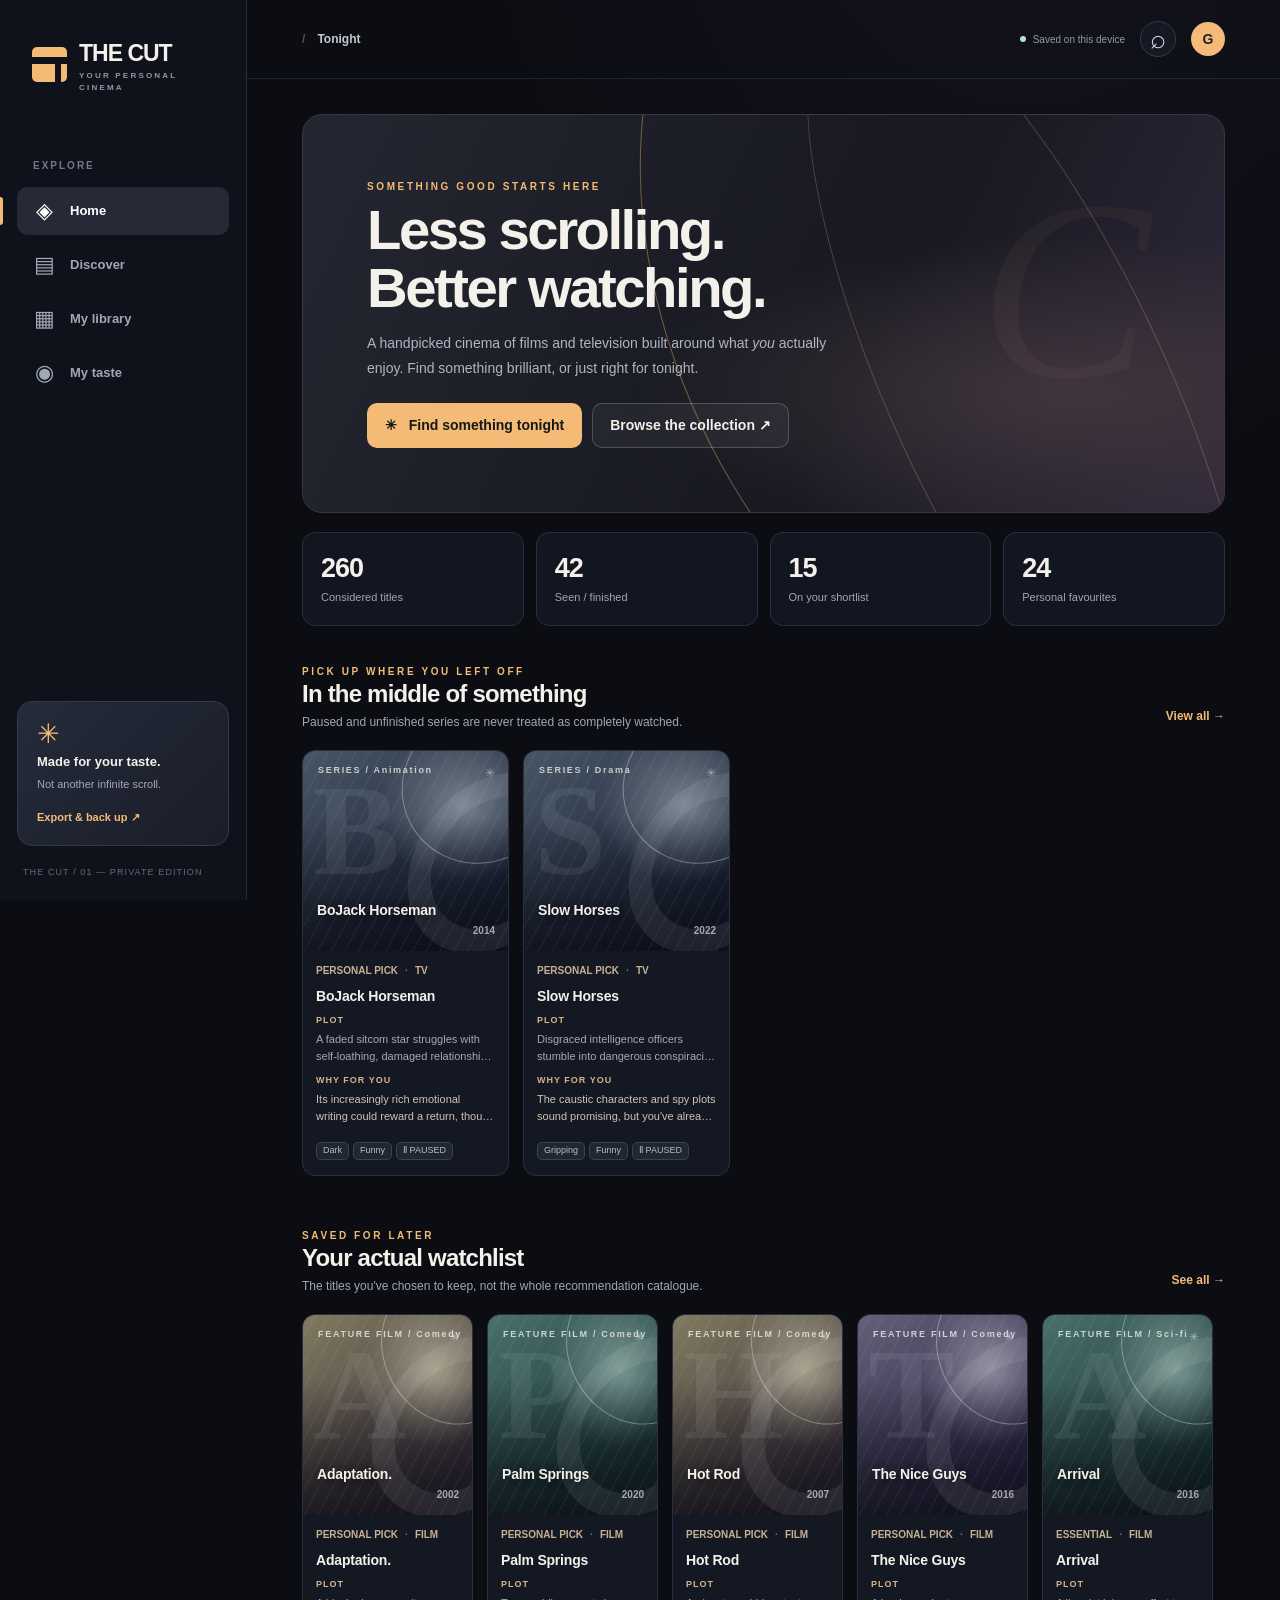
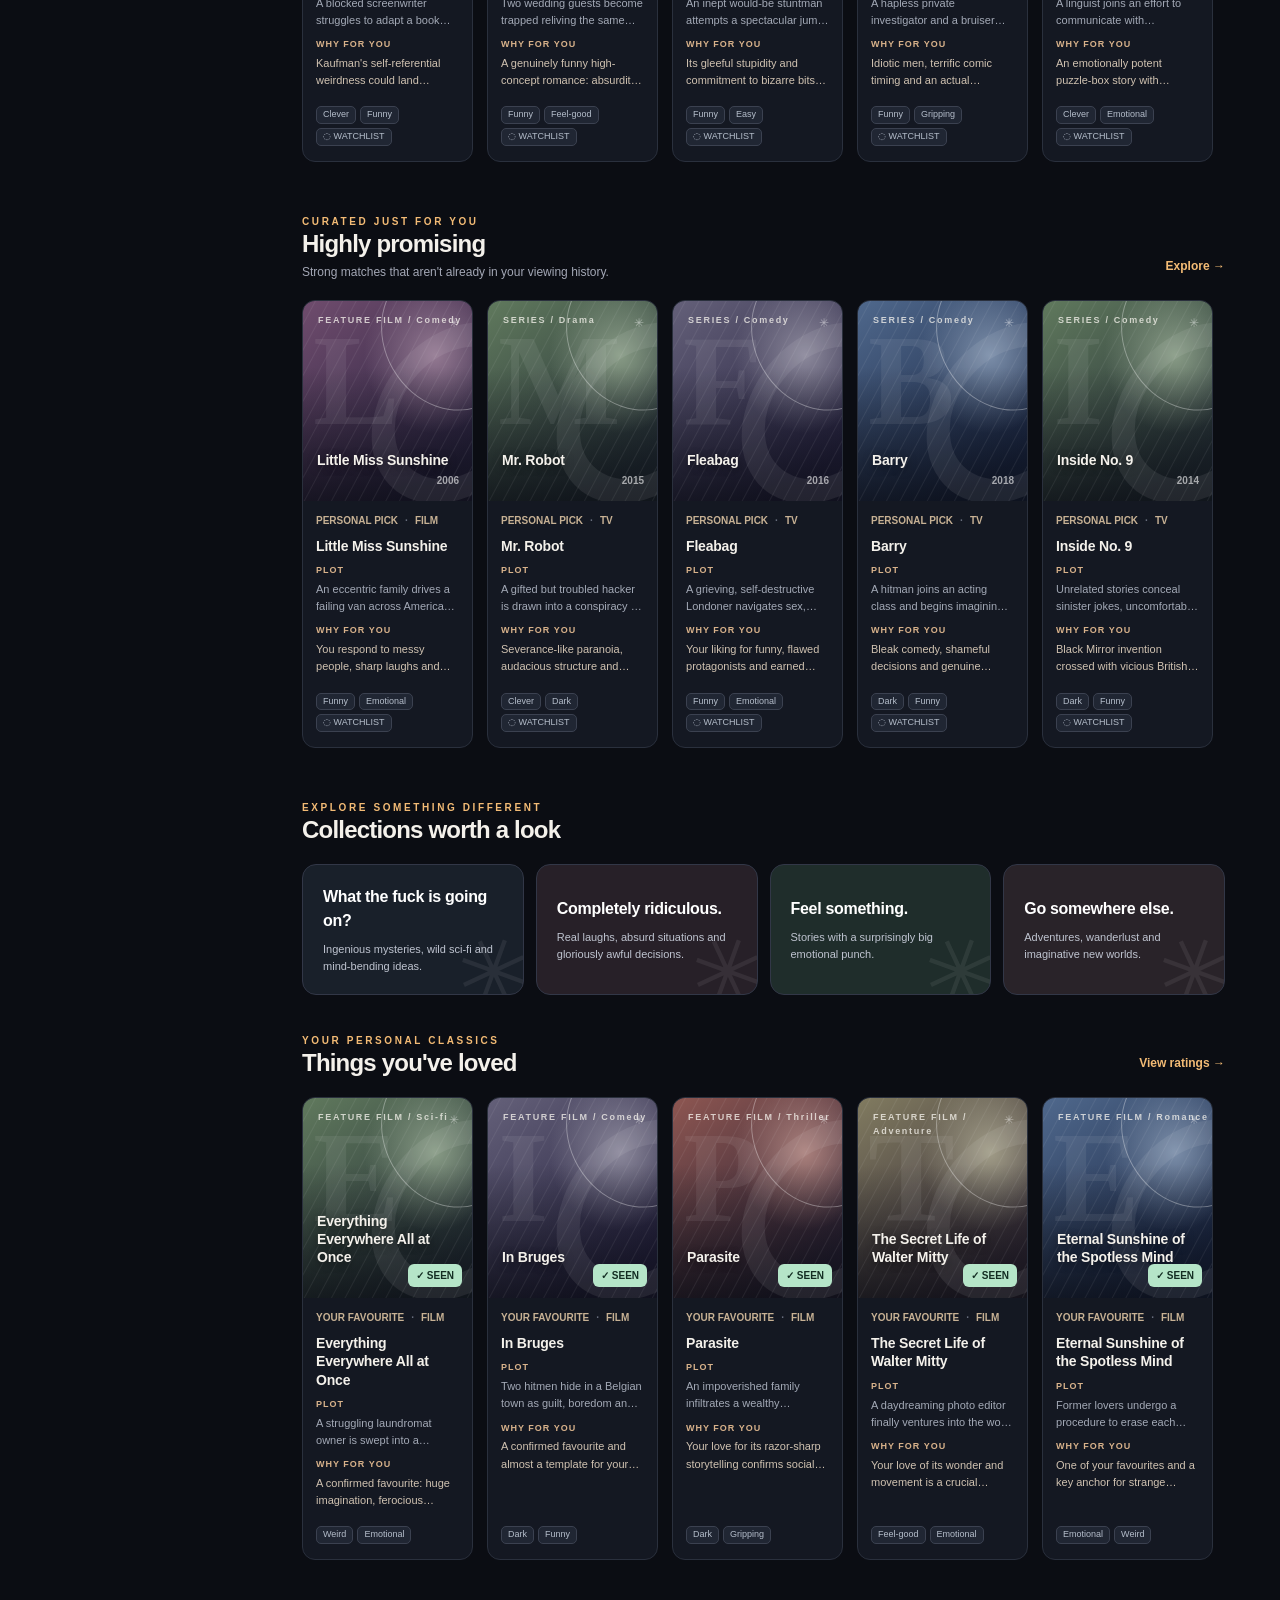
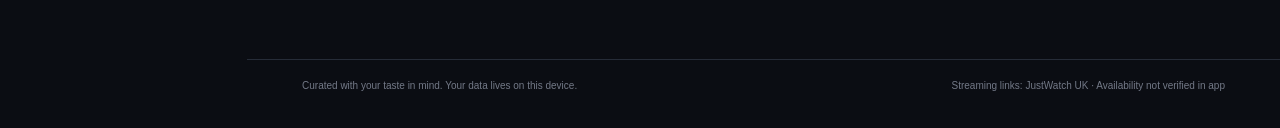
==== index.html @ bc9ef890 "Add files via upload" ====
<!doctype html>
<html lang="en-GB">
<head>
  <meta charset="utf-8">
  <meta name="viewport" content="width=device-width,initial-scale=1,viewport-fit=cover">
  <meta name="theme-color" content="#0b0d13">
  <meta name="description" content="The Cut — a personal cinema of films and television, with considered recommendations and a watchlist that learns from you.">
  <title>The Cut — Your personal watchlist</title>
  <link rel="icon" href="assets/icon.svg" type="image/svg+xml">
  <link rel="manifest" href="manifest.webmanifest">
  <link rel="stylesheet" href="styles.css">
  <script src="data.js" defer></script>
  <script src="app.js" defer></script>
</head>
<body>
  <div class="app">
    <aside class="sidebar">
      <a class="brand" href="#home" aria-label="The Cut home"><div class="brand-mark"><span class="brand-notch"></span></div><span>THE CUT<small>YOUR PERSONAL CINEMA</small></span></a>
      <div class="side-label">EXPLORE</div>
      <nav id="desktopNav" aria-label="Primary navigation">
        <button data-view="home" class="nav-item active"><span class="nav-icon">◈</span> Home</button>
        <button data-view="discover" class="nav-item"><span class="nav-icon">▤</span> Discover</button>
        <button data-view="library" class="nav-item"><span class="nav-icon">▦</span> My library</button>
        <button data-view="taste" class="nav-item"><span class="nav-icon">◉</span> My taste</button>
      </nav>
      <div class="side-spacer"></div>
      <div class="sidebar-foot">
        <div class="foot-squiggle">✳</div>
        <strong>Made for your taste.</strong>
        <span>Not another infinite scroll.</span>
        <button class="linkish" data-action="open-export">Export & back up ↗</button>
      </div>
      <div class="side-version">THE CUT / 01 — PRIVATE EDITION</div>
    </aside>
    <main class="main">
      <header class="topbar"><div class="breadcrumb"><span class="crumb-logo">THE CUT</span><span class="crumb-divider">/</span><span id="crumbLabel">Tonight</span></div><div class="top-controls"><span class="offline-tag"><span class="online-dot"></span><span id="storageLabel">Saved on this device</span></span><button class="icon-btn" data-action="open-search" aria-label="Search titles">⌕</button><button class="avatar-btn" data-view="taste" title="Taste profile">G</button></div></header>
      <div id="view" class="view" aria-live="polite"></div>
      <footer class="main-footer"><span>Curated with your taste in mind. Your data lives on this device.</span><span>Streaming links: JustWatch UK · Availability not verified in app</span></footer>
    </main>
    <nav class="mobile-nav" aria-label="Mobile navigation">
      <button data-view="home" class="active"><span>◈</span>Home</button>
      <button data-view="discover"><span>▤</span>Discover</button>
      <button data-view="library"><span>▦</span>Library</button>
      <button data-view="taste"><span>◉</span>My taste</button>
    </nav>
  </div>
  <div id="overlay" class="overlay-root"></div>
  <div id="toast" class="toast" role="status" aria-live="polite"></div>
  <input type="file" id="importFile" accept="application/json,.json" hidden>
</body>
</html>
---- styles.css ----
:root{--bg:#0b0d13;--panel:#131721;--panel2:#191e2b;--stroke:#2a3040;--stroke2:#343b4d;--text:#f4f1eb;--dim:#a3a7b5;--sub:#717989;--gold:#f3bb75;--mint:#b5e5c8;--red:#f5a1a1;--cyan:#a6dce3;--radius:16px;--font:Inter,ui-sans-serif,-apple-system,BlinkMacSystemFont,"Segoe UI",sans-serif}*{box-sizing:border-box}html{color-scheme:dark;scroll-behavior:smooth}body{margin:0;background:var(--bg);color:var(--text);font-family:var(--font);font-size:14px;line-height:1.5;-webkit-font-smoothing:antialiased}button,input,select,textarea{font:inherit}button{cursor:pointer}button:disabled{opacity:.43;cursor:not-allowed}button:focus-visible,input:focus-visible,select:focus-visible,textarea:focus-visible,a:focus-visible{outline:2px solid var(--gold);outline-offset:3px}a{color:inherit;text-decoration:none}::-webkit-scrollbar{width:8px}::-webkit-scrollbar-thumb{background:#363c49;border-radius:15px}.app{min-height:100vh;display:flex}.sidebar{width:247px;flex-shrink:0;position:sticky;top:0;height:100vh;background:#0f121a;border-right:1px solid #262c38;padding:32px 17px 21px;display:flex;flex-direction:column}.brand{display:flex;gap:12px;align-items:center;font-size:23px;font-weight:900;letter-spacing:-1px;padding:4px 15px 64px}.brand small{display:block;margin-top:-1px;font-size:8px;letter-spacing:2.2px;color:#9298a6;font-weight:700}.brand-mark{width:35px;height:35px;background:var(--gold);border-radius:5px;position:relative;flex:none}.brand-mark:before{content:"";position:absolute;top:10px;left:0;right:0;height:7px;background:#0f121a}.brand-mark:after{content:"";position:absolute;top:17px;left:23px;width:6px;bottom:0;background:#0f121a}.side-label{color:#727988;font-size:10px;font-weight:800;letter-spacing:2px;padding:0 16px 14px}.sidebar nav{display:grid;gap:6px}.nav-item{border:0;background:none;color:#a0a7b6;text-align:left;padding:13px 16px;border-radius:11px;display:flex;align-items:center;gap:15px;font-size:13px;font-weight:650;transition:.15s}.nav-icon{font-size:22px;line-height:1;width:22px;text-align:center;font-weight:300}.nav-item:hover,.nav-item.active{background:#252a36;color:white}.nav-item.active:before{content:"";position:absolute;left:0;width:3px;height:28px;background:var(--gold);border-radius:0 4px 4px 0}.side-spacer{flex:1}.sidebar-foot{background:linear-gradient(135deg,#252b39,#1a1d2a);border:1px solid #35394a;border-radius:15px;padding:19px;display:grid;gap:4px}.foot-squiggle{font-size:27px;color:var(--gold);line-height:1}.sidebar-foot strong{font-size:13px}.sidebar-foot span{font-size:11px;color:var(--dim)}.linkish{background:none;border:0;text-align:left;color:var(--gold);padding:13px 0 0;font-size:11px;font-weight:750}.side-version{font-size:9px;letter-spacing:1.1px;color:#626a79;padding:20px 6px 0}.main{min-width:0;flex:1;max-width:100%;background:radial-gradient(ellipse 55% 23% at 76% -8%,rgba(86,62,94,.13),transparent),var(--bg)}.topbar{height:79px;border-bottom:1px solid #222631;display:flex;align-items:center;justify-content:space-between;padding:0 clamp(20px,4.3vw,76px);gap:20px}.breadcrumb{display:flex;align-items:center;gap:12px;color:#c7c9d0;font-size:12px;font-weight:650}.crumb-logo{display:none}.crumb-divider{opacity:.36}.top-controls{display:flex;gap:15px;align-items:center}.offline-tag{display:flex;gap:7px;align-items:center;color:#9299a7;font-size:10px;white-space:nowrap}.online-dot{height:6px;width:6px;background:var(--mint);border-radius:50%}.icon-btn{font-size:27px;line-height:1;border:1px solid #353b48;background:#151923;color:#d1d5dc;height:36px;width:36px;border-radius:50%}.avatar-btn{background:var(--gold);border:0;border-radius:50%;height:34px;width:34px;color:#20232b;font-weight:900}.view{padding:35px clamp(20px,4.3vw,76px) 85px;max-width:1700px;margin:auto;min-height:calc(100vh - 160px);animation:fade .25s ease both}.main-footer{max-width:1700px;margin:0 auto;display:flex;justify-content:space-between;gap:10px;padding:18px clamp(20px,4.3vw,76px) 35px;border-top:1px solid #262c38;font-size:10px;color:#737987}.mobile-nav{display:none}.eyebrow{color:var(--gold);font-size:10px;letter-spacing:2.6px;font-weight:800;text-transform:uppercase}.section-top{display:flex;justify-content:space-between;gap:16px;align-items:end;margin:38px 0 19px}.section-top h2,.view h2{margin:0;font-size:24px;line-height:1.25;letter-spacing:-.8px}.section-top p,.muted{color:var(--dim)}.section-top p{margin:4px 0 0;font-size:12px}.main-title{font-size:clamp(34px,4.4vw,63px);letter-spacing:-2.5px;line-height:1.03;margin:7px 0 13px;font-weight:850}.lead{font-size:14px;max-width:620px;color:#b1b5c0;line-height:1.75}.hero{min-height:310px;padding:clamp(28px,5vw,66px);border:1px solid #3b3640;border-radius:20px;position:relative;overflow:hidden;display:flex;align-items:center;background:radial-gradient(ellipse at 84% 70%,#40353d 0%,transparent 40%),linear-gradient(115deg,#242631 0%,#171820 60%,#30293b 100%)}.hero:before{content:"";position:absolute;inset:-70% -7% -60% 40%;border:1px solid #f6bd7766;border-radius:50%;transform:rotate(-25deg)}.hero:after{content:"";position:absolute;inset:-40% 6% -80% 64%;border:1px solid #f6bd7740;border-radius:50%;transform:rotate(-25deg)}.hero > div{position:relative;z-index:1}.hero-art{position:absolute;right:8%;top:12%;font-family:Georgia,serif;font-style:italic;font-size:clamp(180px,20vw,340px);color:#f1b56c0d;line-height:1}.hero .main-title{max-width:570px}.hero .lead{max-width:490px}.hero-buttons{display:flex;gap:10px;flex-wrap:wrap;margin-top:23px}.btn{border:1px solid transparent;border-radius:10px;padding:11px 17px;display:inline-flex;align-items:center;justify-content:center;gap:8px;background:var(--gold);color:#171718;font-weight:800;min-height:42px;transition:.15s}.btn:hover:not(:disabled){transform:translateY(-1px);filter:brightness(1.08)}.btn.ghost{background:#ffffff0c;border-color:#ffffff30;color:var(--text)}.btn.subtle{background:#202632;border-color:#3a4353;color:var(--text)}.btn.danger{background:#48262c;color:#ffd3d4;border-color:#6b373e}.btn.tiny{padding:7px 11px;min-height:33px;font-size:11px}.btn.wide{width:100%}.inline-link{border:none;background:transparent;color:var(--gold);font-size:12px;font-weight:750;padding:6px 0}.inline-link:hover{text-decoration:underline}.stat-strip{display:grid;grid-template-columns:repeat(4,1fr);gap:12px;margin-top:19px}.stat{border:1px solid var(--stroke);background:#121620;border-radius:13px;padding:18px}.stat strong{display:block;font-size:27px;line-height:1.3;letter-spacing:-1px}.stat span{font-size:11px;color:var(--dim)}.cards{display:grid;grid-template-columns:repeat(auto-fill,minmax(178px,1fr));gap:15px}.media-card{min-width:0;overflow:hidden;border:1px solid #2a303d;background:#141822;border-radius:13px;cursor:pointer;transition:transform .2s,border-color .2s,box-shadow .2s;display:flex;flex-direction:column}.media-card:hover{transform:translateY(-4px);border-color:#5e6371;box-shadow:0 20px 32px #0005}.cover{--hue1:#4d527c;--hue2:#232237;--light:#f3d5ac;height:218px;position:relative;isolation:isolate;overflow:hidden;background:radial-gradient(ellipse at 78% 27%,color-mix(in srgb,var(--hue1) 75%,#fff 25%) 0%,transparent 38%),linear-gradient(145deg,var(--hue1),var(--hue2) 85%)}.cover:before{content:"";position:absolute;border:1px solid #fff5;width:76%;height:75%;border-radius:50%;top:-20%;right:-25%;transform:rotate(-30deg)}.cover:after{content:"";position:absolute;inset:0;background:repeating-linear-gradient(118deg,transparent,transparent 10px,#fff1 11px,#fff0 12px),linear-gradient(to top,#080a10af 0%,transparent 67%);z-index:-1}.cover-orbit{position:absolute;height:170px;width:170px;top:27px;right:-70px;border:23px solid #ffffff13;border-radius:50%;transform:skew(5deg,-20deg)}.cover-ghost{position:absolute;left:10px;top:14px;font-family:Georgia,serif;font-size:130px;font-weight:bold;line-height:1;color:#ffffff12;letter-spacing:-13px}.cover-type{position:absolute;top:13px;left:15px;font-size:9px;letter-spacing:1.7px;color:#f9f7f0bf;font-weight:800}.cover-year{position:absolute;bottom:13px;right:13px;font-size:10px;color:#fff9;font-weight:750}.cover-name{position:absolute;left:14px;right:16px;bottom:32px;margin:0;font-size:clamp(17px,1.6vw,23px);line-height:1.05;letter-spacing:-.8px;font-weight:850;text-shadow:0 2px 9px #0008;overflow-wrap:anywhere}.cover .corner-mark{position:absolute;right:13px;top:13px;color:#fff7;font-size:12px}.media-body{padding:12px 13px 15px;display:flex;flex:1;flex-direction:column;gap:7px}.media-kicker{display:flex;align-items:center;gap:7px;color:#c7b194;font-size:10px;font-weight:750}.media-card h3{font-size:14px;line-height:1.3;margin:0;letter-spacing:-.2px}.media-blurb{color:#a3a9b6;font-size:11px;line-height:1.55;margin:0;display:-webkit-box;-webkit-line-clamp:3;-webkit-box-orient:vertical;overflow:hidden}.media-tags{display:flex;flex-wrap:wrap;gap:4px;margin-top:auto;padding-top:5px}.mini-tag{border:1px solid #3b4150;background:#202633;border-radius:5px;padding:3px 6px;color:#b5becb;font-size:9px;line-height:1.1}.seen-tick{position:absolute;right:10px;bottom:11px;background:#b5e5c8;color:#132c22;font-size:10px;border-radius:6px;padding:4px 8px;font-weight:850}.shelf-scroller{display:grid;grid-auto-flow:column;grid-auto-columns:minmax(171px,207px);gap:14px;overflow-x:auto;padding-bottom:14px;scroll-snap-type:x mandatory}.shelf-scroller .media-card{scroll-snap-align:start}.shelf-scroller .cover{height:200px}.collection-row{display:grid;grid-template-columns:repeat(4,minmax(0,1fr));gap:12px}.collection-tile{background:#19202a;border:1px solid #323747;border-radius:14px;padding:20px;text-align:left;min-height:128px;color:white;position:relative;overflow:hidden}.collection-tile:after{content:"✳";position:absolute;font-size:90px;line-height:1;right:-7px;bottom:-24px;color:#ffffff12;transform:rotate(20deg)}.collection-tile strong{font-size:16px;display:block;letter-spacing:-.3px}.collection-tile small{display:block;font-size:11px;color:#bfc4d0;margin-top:8px;line-height:1.5;max-width:190px}.collection-tile:hover{border-color:var(--gold)}.collection-tile:nth-child(2){background:#272028}.collection-tile:nth-child(3){background:#1f2d2b}.collection-tile:nth-child(4){background:#292329}.page-header{display:flex;align-items:end;justify-content:space-between;gap:12px;margin-bottom:28px}.page-header h1{font-size:clamp(33px,4vw,51px);line-height:1.1;letter-spacing:-1.8px;margin:7px 0 7px}.page-header p{color:var(--dim);margin:0;max-width:650px;line-height:1.6;font-size:13px}.switcher{display:flex;padding:4px;border:1px solid #353e4e;background:#151b26;border-radius:10px;gap:4px}.switcher button{padding:9px 18px;border:0;color:#a4acb8;background:none;font-size:12px;font-weight:800;border-radius:7px}.switcher button.active{background:#343c4c;color:white;box-shadow:0 2px 5px #0004}.tool-bar{display:grid;grid-template-columns:minmax(180px,2fr) repeat(3,minmax(105px,1fr));gap:10px;margin-bottom:16px}.field,.select{border:1px solid var(--stroke2);background:#171c27;color:#f4f1eb;border-radius:10px;padding:11px 12px;min-width:0;outline:none;width:100%;font-size:12px}.field:focus,.select:focus,textarea:focus{border-color:var(--gold)}.field::placeholder,textarea::placeholder{color:#727c8a}.filter-chips{display:flex;gap:8px;overflow:auto;white-space:nowrap;padding-bottom:7px;margin:12px 0 15px}.filter-chip{border:1px solid #383e4b;background:#161c26;color:#aab1bd;border-radius:30px;padding:8px 12px;font-size:11px;font-weight:650}.filter-chip.active{background:#36302a;border-color:#a57849;color:#f9cf9f}.results-line{display:flex;justify-content:space-between;gap:12px;align-items:center;color:#949ba8;font-size:11px;margin-bottom:16px}.empty{border:1px dashed #465062;border-radius:15px;background:#121720;min-height:200px;display:flex;align-items:center;justify-content:center;flex-direction:column;gap:9px;text-align:center;padding:30px}.empty strong{font-size:19px}.empty span{color:var(--dim);font-size:12px;max-width:380px}.library-summary{display:flex;flex-wrap:wrap;gap:8px;margin:18px 0 20px}.library-summary button{background:#181e29;border:1px solid #353c4a;border-radius:9px;padding:8px 12px;color:#b4bcc8;font-size:11px;font-weight:800}.library-summary button.active{background:#332c24;border-color:#ae824c;color:#ffdfae}.library-summary b{color:white;margin-left:5px}.split{display:grid;grid-template-columns:minmax(0,1.3fr) minmax(300px,.7fr);gap:20px}.panel{background:#141923;border:1px solid #303746;border-radius:15px;padding:21px}.panel h3{margin:0 0 14px;font-size:17px;letter-spacing:-.4px}.panel .micro{color:#9da5b2;font-size:11px;line-height:1.7}.profile-quote{font-family:Georgia,serif;font-size:clamp(22px,2.8vw,38px);line-height:1.3;letter-spacing:-.6px;margin:10px 0 16px}.bar-row{display:grid;grid-template-columns:130px 1fr 35px;gap:12px;align-items:center;margin:13px 0;font-size:12px;color:#c6cbd3}.bar-track{height:7px;background:#2b3441;border-radius:10px;overflow:hidden}.bar-fill{background:linear-gradient(90deg,#db985c,#f4ce93);height:100%;border-radius:10px}.metric-box{display:flex;flex-direction:column;gap:8px;margin-top:14px}.metric-line{border-bottom:1px solid #2b3240;padding:10px 0}.metric-line strong{font-size:12px}.metric-line p{color:#9fa7b6;font-size:11px;margin:3px 0 0}.form-label{display:block;font-size:10px;color:#bfc6d0;font-weight:800;letter-spacing:1px;text-transform:uppercase;margin:14px 0 7px}.form-help{font-size:11px;color:#a3abb9;line-height:1.6}.pills{display:flex;flex-wrap:wrap;gap:7px}.pill{border:1px solid #353e4d;background:#1a202b;color:#c1c8d4;border-radius:8px;padding:9px 12px;font-size:11px;font-weight:650}.pill.active{border-color:#b58b58;background:#3c3226;color:#ffe0a8}.tonight-wizard{background:#171c26;border:1px solid #373f4c;border-radius:16px;padding:20px}.picker-row{display:grid;grid-template-columns:1.2fr 1fr 1fr;gap:14px}.pick-results{margin-top:22px;display:grid;grid-template-columns:repeat(3,minmax(0,1fr));gap:15px}.pick-results .cover{height:190px}.pick-results .media-card{height:100%}.pick-note{font-size:12px;color:#aeb4c2;line-height:1.5}.overlay-root{position:relative;z-index:70}.modal-shade{position:fixed;inset:0;background:#020308d9;backdrop-filter:blur(8px);display:flex;justify-content:center;align-items:flex-start;overflow-y:auto;padding:32px 16px 80px;z-index:90;animation:fade .15s}.modal{background:#141923;border:1px solid #495061;border-radius:20px;box-shadow:0 30px 120px #000b;width:min(760px,100%);margin:auto;position:relative;overflow:hidden;animation:up .2s}.modal-close{position:absolute;right:17px;top:17px;background:#10151bbd;border:1px solid #5a6476;color:white;border-radius:50%;width:34px;height:34px;z-index:2;font-size:20px}.modal-banner{height:235px;display:flex;align-items:end;background:radial-gradient(ellipse at 75% 34%,#8d7d6755,transparent 46%),linear-gradient(135deg,#45495c,#181e2b);padding:28px;position:relative}.modal-banner:before{content:"";position:absolute;border:50px solid #ffffff0a;border-radius:50%;height:240px;width:240px;right:20px;top:-140px}.modal-banner h2{font-size:clamp(27px,4vw,44px);line-height:1.04;letter-spacing:-1.3px;margin:6px 0 3px;max-width:570px;text-shadow:0 2px 14px #0007;position:relative}.modal-banner .eyebrow{position:relative}.modal-inner{padding:26px 29px 31px}.description-pair{display:grid;grid-template-columns:1fr 1fr;gap:20px}.description-pair h4{margin:0 0 8px;font-size:10px;letter-spacing:1.5px;text-transform:uppercase;color:var(--gold)}.description-pair p{font-size:13px;line-height:1.7;color:#c1c7d0;margin:0}.modal-genre{display:flex;gap:6px;flex-wrap:wrap;margin:14px 0 24px}.divider{height:1px;background:#313949;margin:22px 0}.edit-grid{display:grid;grid-template-columns:1fr 1fr;gap:15px}.comment{width:100%;min-height:100px;max-height:320px;resize:vertical;border:1px solid #394251;border-radius:11px;padding:12px;background:#10151d;color:var(--text);font-size:12px;line-height:1.6}.modal-actions{display:flex;justify-content:space-between;align-items:center;gap:10px;flex-wrap:wrap;margin-top:15px}.radio-tiles{display:flex;gap:6px;flex-wrap:wrap}.radio-tiles button{background:#212732;border:1px solid #3a4350;color:#bbc3ce;border-radius:8px;padding:8px 10px;font-size:11px;font-weight:700}.radio-tiles button.active{background:#46382b;color:#ffe2b4;border-color:#b08b61}.toast{position:fixed;z-index:120;bottom:26px;left:50%;transform:translate(-50%,20px);background:#e6eddf;color:#172322;border-radius:10px;padding:12px 18px;box-shadow:0 10px 45px #0008;font-weight:750;font-size:12px;opacity:0;pointer-events:none;transition:.25s;max-width:85vw}.toast.show{opacity:1;transform:translate(-50%,0)}.export-buttons{display:grid;grid-template-columns:1fr 1fr;gap:10px}.tip{background:#242b37;border-left:3px solid var(--gold);border-radius:6px;padding:11px 13px;font-size:11px;color:#d0d5de;line-height:1.7}.privacy-notice{color:var(--dim);font-size:11px;line-height:1.6}.checkbox-row{display:flex;gap:8px;align-items:center;color:#c7ced7;font-size:12px}.checkbox-row input{accent-color:var(--gold)}.list-row{display:flex;gap:11px;border-bottom:1px solid #2b3340;padding:12px 0;align-items:center}.list-row:last-child{border:0}.list-row .dot{height:8px;width:8px;flex:none;border-radius:50%;background:var(--gold)}.list-row .grow{flex:1;min-width:0}.list-row strong{font-size:12px}.list-row small{display:block;color:#9ba3b0;margin-top:2px;font-size:10px}.list-row button{padding:6px 10px;background:#252c38;border:1px solid #3f4755;border-radius:7px;color:#d8dce4;font-size:11px}.edit-params{display:flex;gap:10px;flex-wrap:wrap;align-items:center;margin-top:14px}.custom-form{display:grid;grid-template-columns:1fr 1fr;gap:11px}.custom-form .full{grid-column:1/-1}.hidden{display:none!important}.notice{font-size:11px;color:#9ea8b6}.searchbar-big{width:100%;padding:15px 18px;border-radius:13px;font-size:17px}.storage-warning{background:#453029;border:1px solid #8d6753;border-radius:9px;color:#f6dac3;font-size:11px;padding:10px}.confidence{font-size:9px;text-transform:uppercase;letter-spacing:1.1px;font-weight:850;color:#f9c58b}.endcap{padding:20px;text-align:center;color:#7c8592;font-size:11px}@keyframes fade{from{opacity:0}to{opacity:1}}@keyframes up{from{opacity:0;transform:translateY(9px)}to{opacity:1;transform:translateY(0)}}@media(max-width:1180px){.sidebar{width:207px}.cards{grid-template-columns:repeat(auto-fill,minmax(155px,1fr));gap:12px}.cover{height:188px}.collection-row{grid-template-columns:repeat(2,1fr)}.topbar{padding:0 25px}.view{padding-left:25px;padding-right:25px}}@media(max-width:850px){.sidebar{display:none}.crumb-logo{display:inline;font-weight:950;letter-spacing:.4px;color:white}.mobile-nav{display:flex;position:fixed;z-index:65;bottom:0;left:0;right:0;min-height:68px;padding-bottom:env(safe-area-inset-bottom);background:#111722ed;backdrop-filter:blur(17px);border-top:1px solid #394151;justify-content:space-around}.mobile-nav button{color:#8e98a9;background:none;border:0;min-width:70px;display:flex;flex-direction:column;align-items:center;justify-content:center;gap:2px;font-size:10px;font-weight:700}.mobile-nav button span{font-size:24px;line-height:1.1}.mobile-nav button.active{color:var(--gold)}.view{padding-bottom:115px}.main-footer{padding-bottom:100px}.modal-shade{padding:14px 10px 90px}.modal{margin:12px auto}.topbar{height:65px}.main{width:100%}}@media(max-width:600px){.topbar{padding:0 17px}.offline-tag{display:none}.view{padding:24px 16px 104px}.main-footer{display:block;padding:17px 16px 95px}.main-footer span{display:block;margin-bottom:7px}.hero{min-height:290px;padding:24px}.hero .main-title{font-size:43px;letter-spacing:-2.2px}.hero-art{right:-5%;top:35%;font-size:190px}.lead{font-size:13px;line-height:1.6}.hero-buttons .btn{flex:1}.stat-strip{grid-template-columns:repeat(2,1fr);gap:8px}.stat{padding:13px}.stat strong{font-size:24px}.section-top{margin-top:29px}.section-top h2{font-size:22px}.cards{grid-template-columns:repeat(2,minmax(0,1fr));gap:10px}.cover{height:190px}.cover-name{font-size:18px}.media-body{padding:10px}.media-blurb{font-size:11px;-webkit-line-clamp:2}.media-card h3{font-size:12px}.media-kicker{font-size:9px}.shelf-scroller{grid-auto-columns:156px;gap:10px}.shelf-scroller .cover{height:175px}.collection-row{grid-template-columns:repeat(2,1fr);gap:8px}.collection-tile{min-height:127px;padding:15px}.collection-tile strong{font-size:14px}.collection-tile small{font-size:10px}.page-header{display:block}.page-header h1{font-size:36px}.page-header .switcher{margin-top:17px}.tool-bar{grid-template-columns:repeat(2,minmax(0,1fr));gap:8px}.tool-bar .search-field{grid-column:1/-1}.split{display:block}.split>*+*{margin-top:12px}.picker-row{grid-template-columns:1fr}.pick-results{grid-template-columns:repeat(2,minmax(0,1fr));gap:10px}.pick-results .media-card:last-child{grid-column:1/-1;max-width:calc(50% - 5px)}.description-pair{grid-template-columns:1fr;gap:15px}.modal-banner{height:195px;padding:19px}.modal-inner{padding:20px 17px}.modal-banner h2{font-size:29px}.edit-grid{grid-template-columns:1fr}.export-buttons{grid-template-columns:1fr}.bar-row{grid-template-columns:93px 1fr 28px;font-size:11px}.custom-form{grid-template-columns:1fr}.custom-form .full{grid-column:auto}.page-header .btn{margin-top:14px}.section-top .inline-link{flex:none}.tool-bar .select{font-size:11px}}@media(prefers-reduced-motion:reduce){*,*:before,*:after{animation:none!important;transition:none!important;scroll-behavior:auto!important}}

/* The synopsis and personal justification are both visible directly on every list card. */
.blurb-label{display:block;color:#d8b28b;font-size:9px;font-weight:850;letter-spacing:1px;margin-bottom:3px}.media-why{color:#d0c2b1;font-size:11px;line-height:1.55;margin:0;display:-webkit-box;-webkit-line-clamp:4;-webkit-box-orient:vertical;overflow:hidden}.media-why+.media-tags{padding-top:8px}.media-card .media-body{gap:9px}.shelf-scroller .media-why{-webkit-line-clamp:3}@media(max-width:600px){.media-why{font-size:10px;-webkit-line-clamp:3}.media-blurb{font-size:10px}.shelf-scroller .media-why{-webkit-line-clamp:2}}
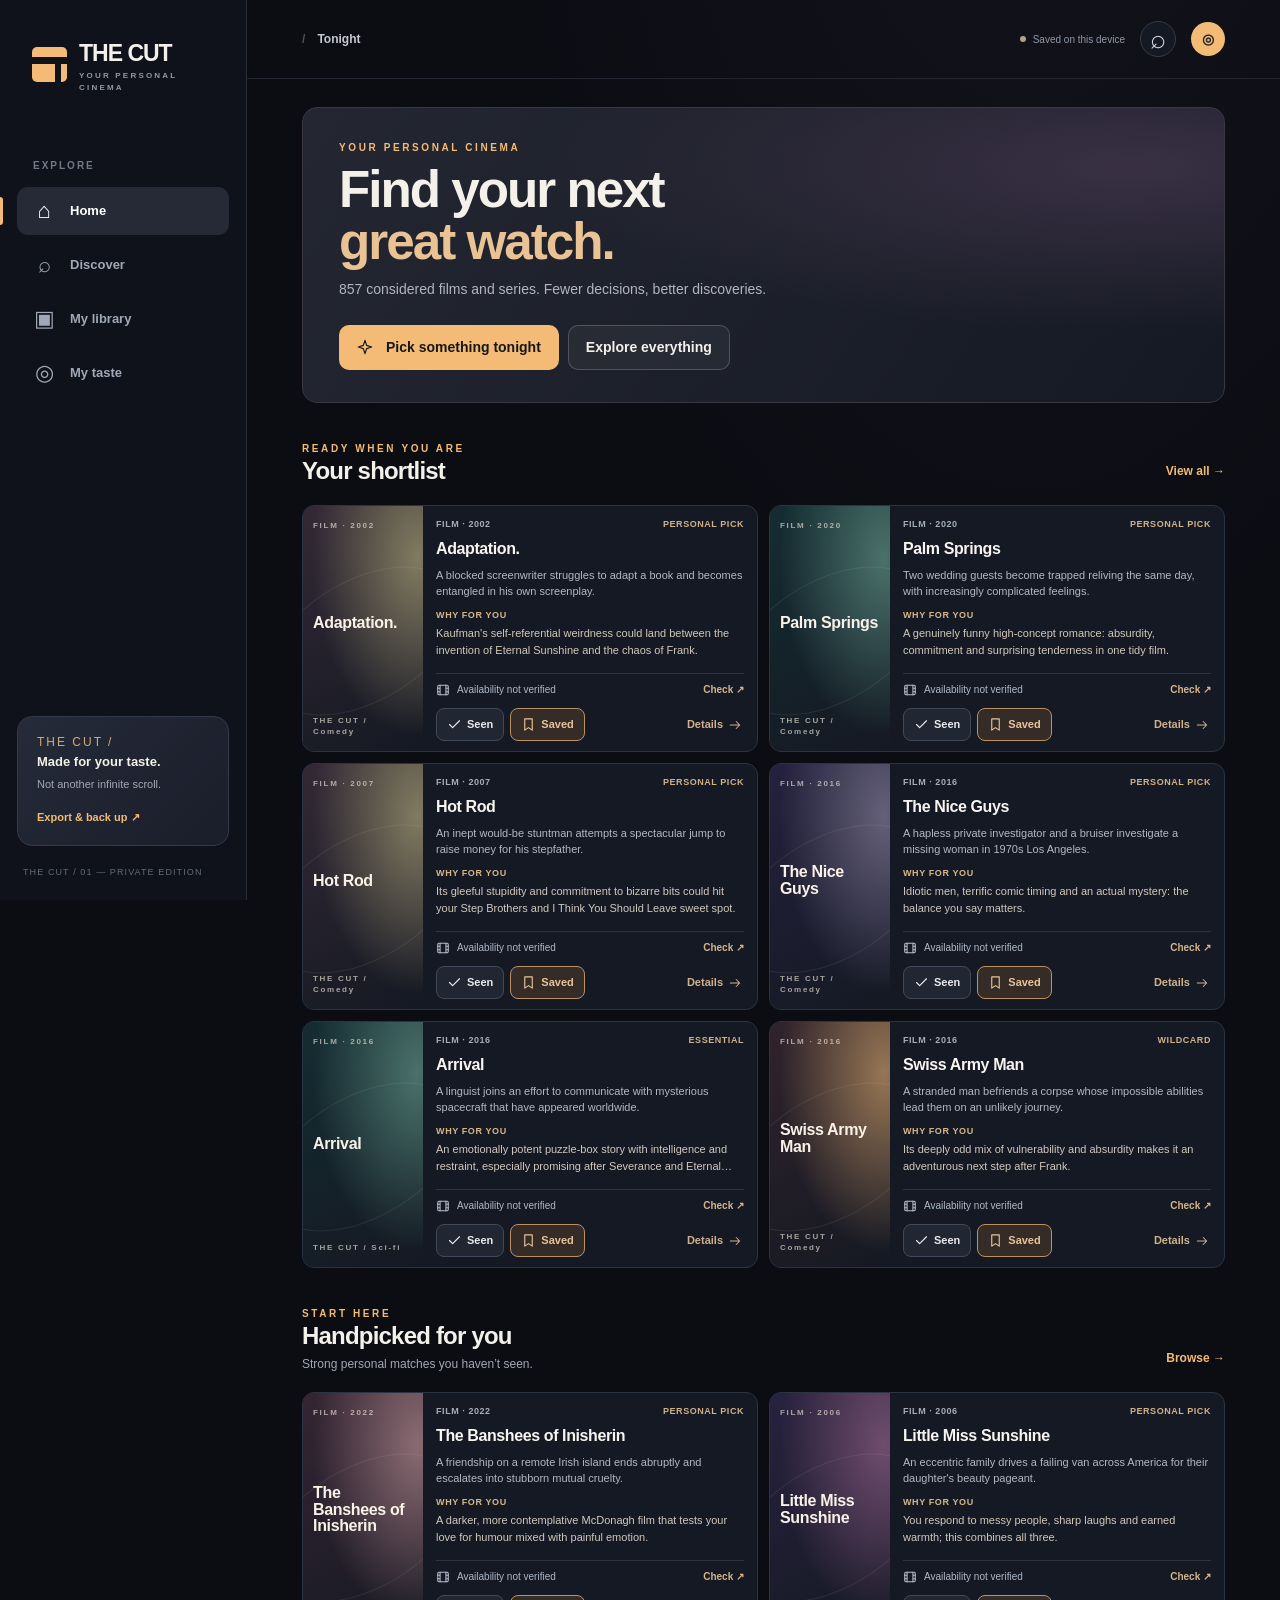
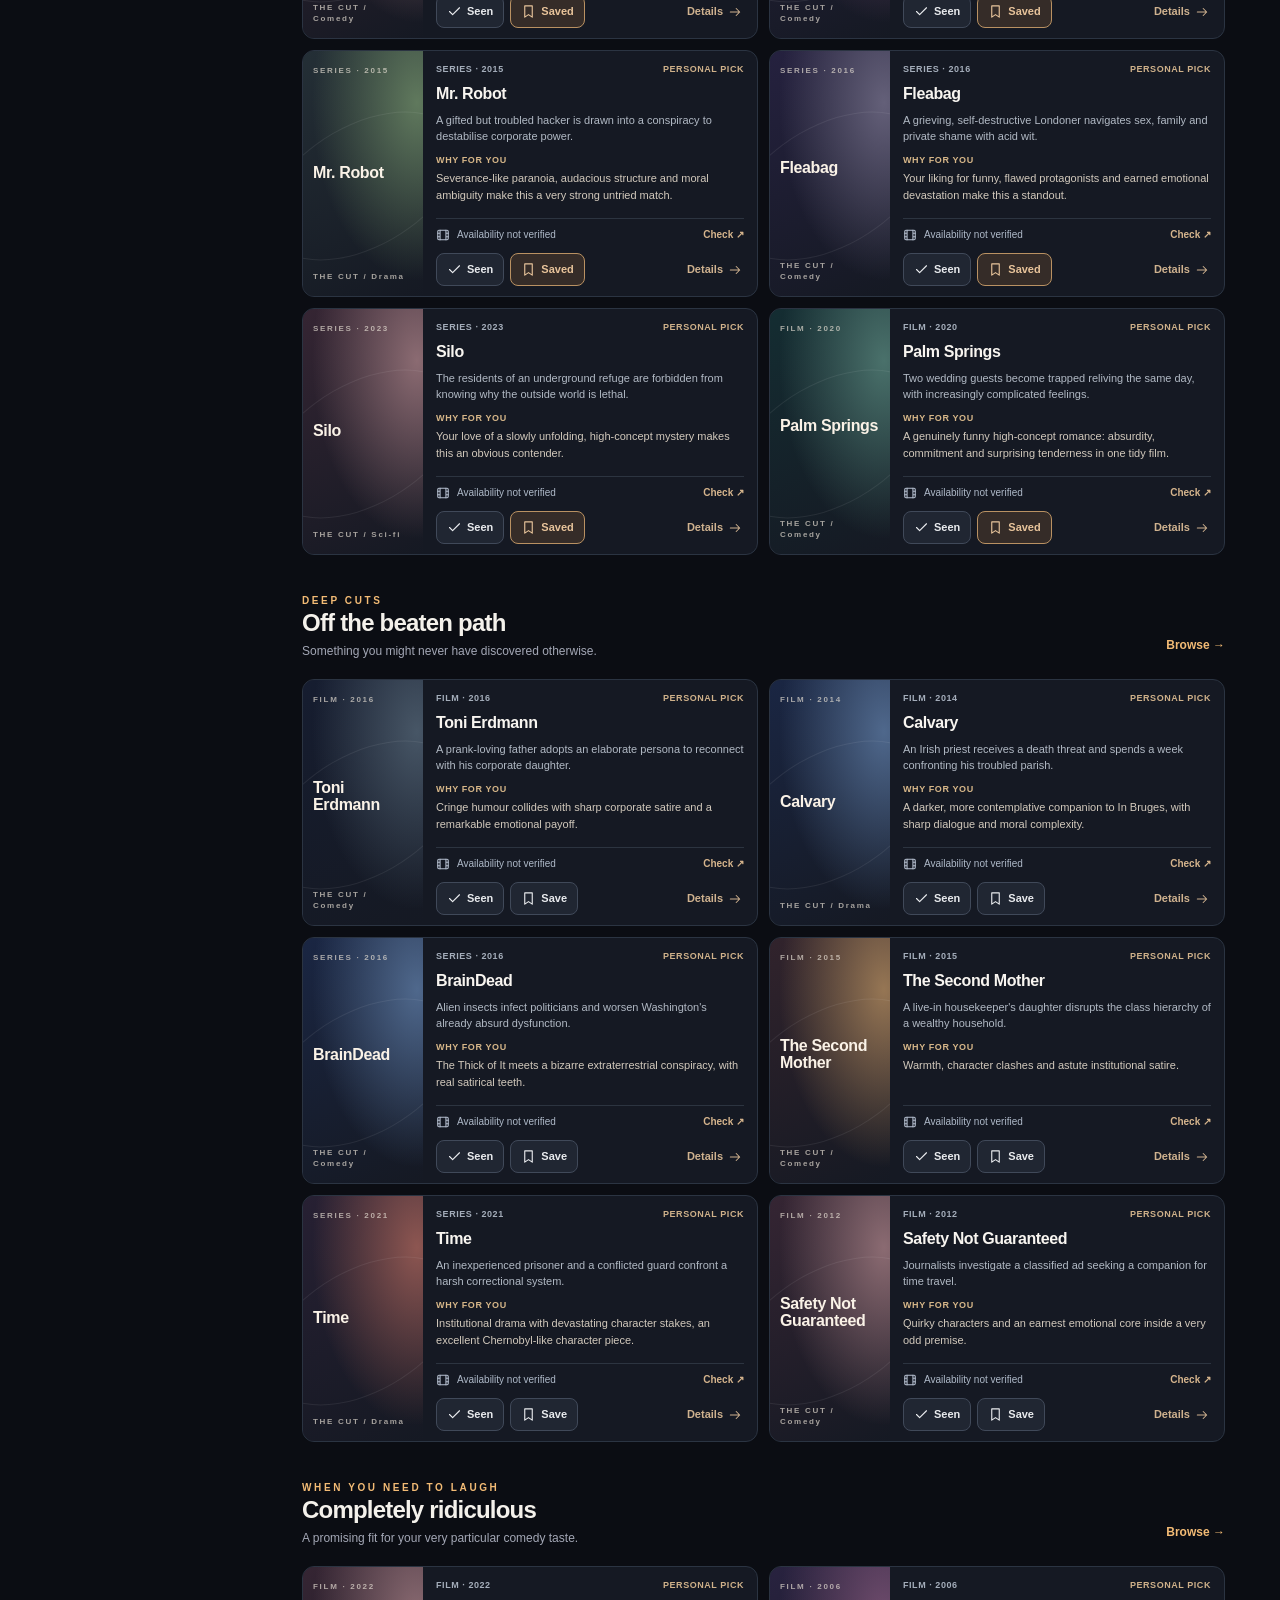
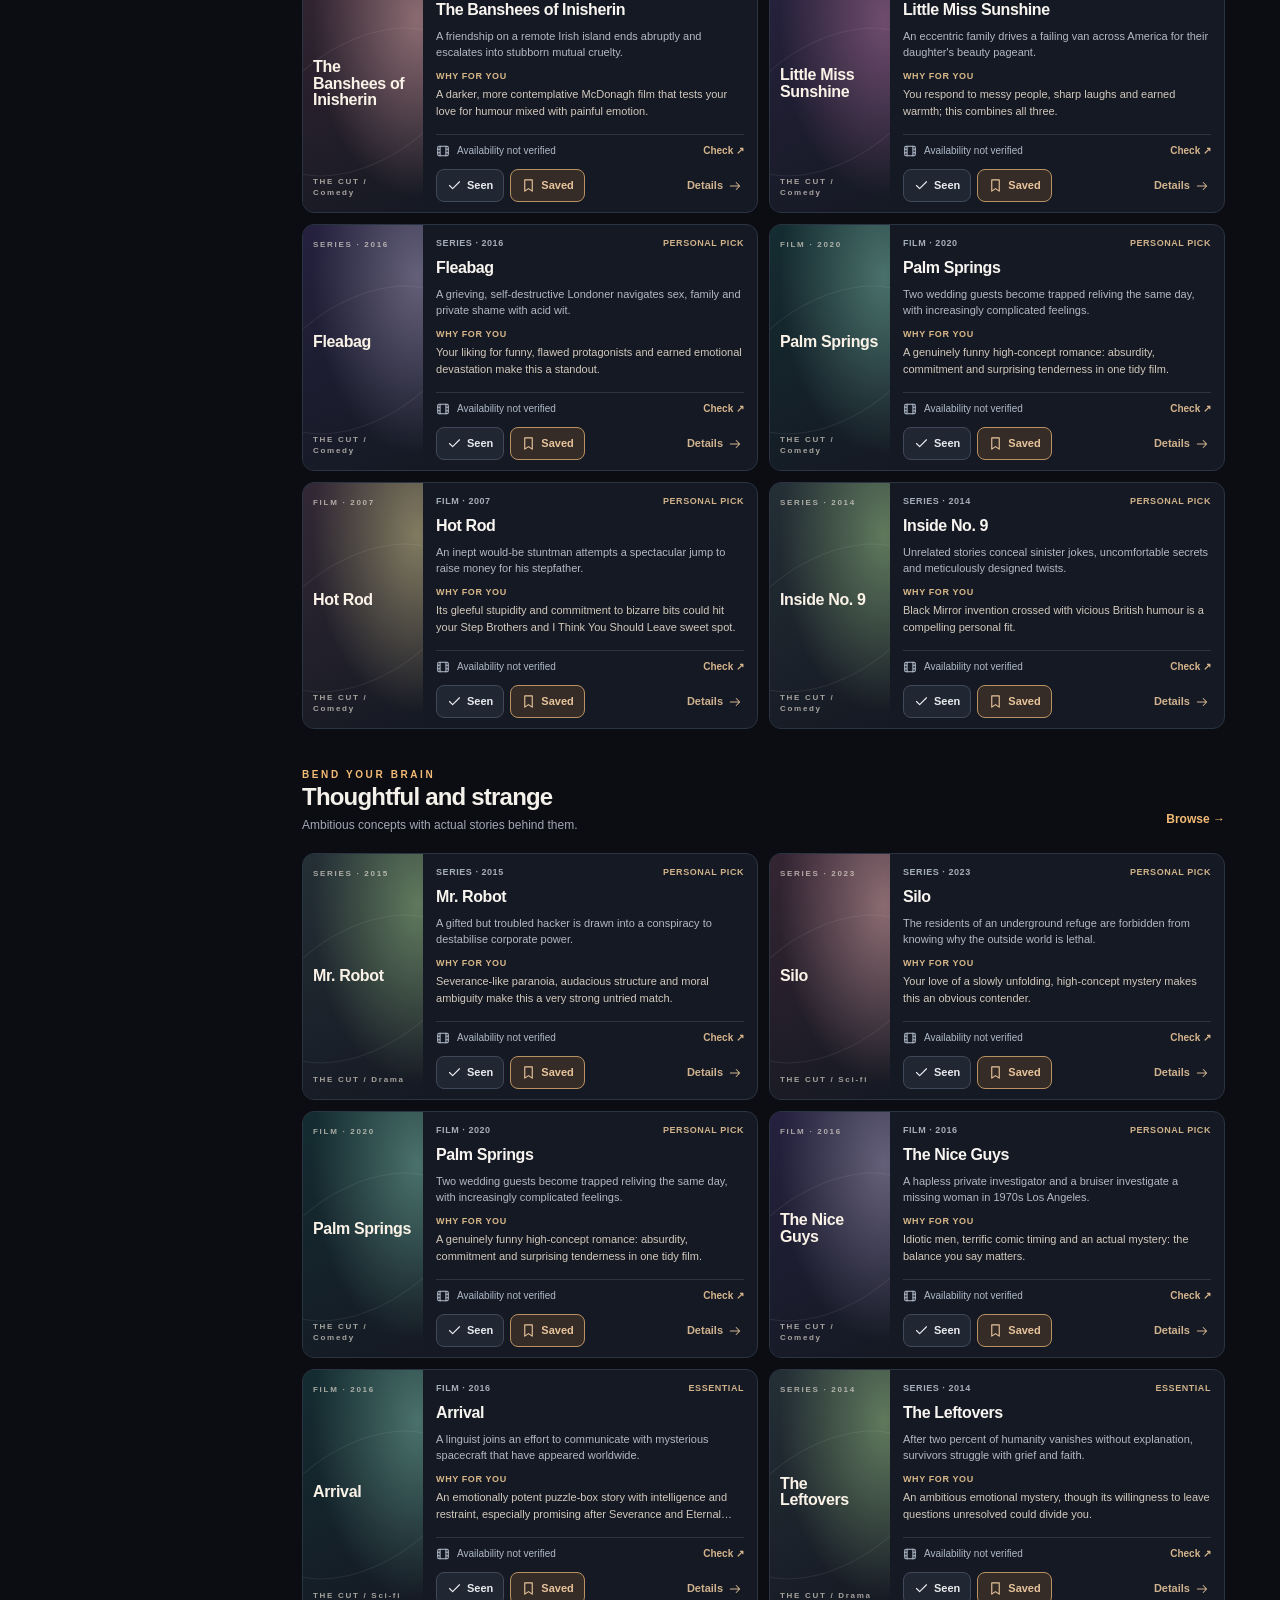
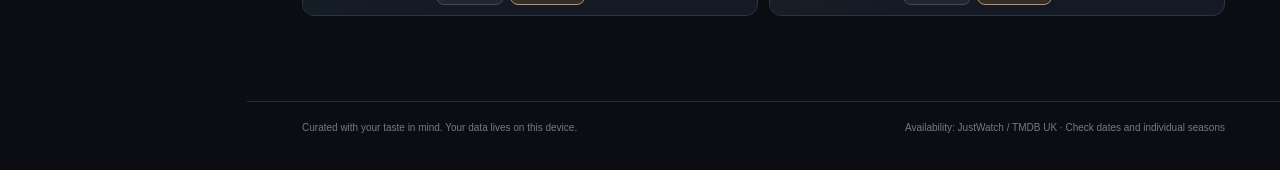
==== commit 52afa8ef: "Add files via upload" ====
--- a/index.html
+++ b/index.html
@@ -10,6 +10,7 @@
   <link rel="manifest" href="manifest.webmanifest">
   <link rel="stylesheet" href="styles.css">
   <script src="data.js" defer></script>
+  <script src="metadata.js" defer></script>
   <script src="app.js" defer></script>
 </head>
 <body>
@@ -18,14 +19,14 @@
       <a class="brand" href="#home" aria-label="The Cut home"><div class="brand-mark"><span class="brand-notch"></span></div><span>THE CUT<small>YOUR PERSONAL CINEMA</small></span></a>
       <div class="side-label">EXPLORE</div>
       <nav id="desktopNav" aria-label="Primary navigation">
-        <button data-view="home" class="nav-item active"><span class="nav-icon">◈</span> Home</button>
-        <button data-view="discover" class="nav-item"><span class="nav-icon">▤</span> Discover</button>
-        <button data-view="library" class="nav-item"><span class="nav-icon">▦</span> My library</button>
-        <button data-view="taste" class="nav-item"><span class="nav-icon">◉</span> My taste</button>
+        <button data-view="home" class="nav-item active"><span class="nav-icon">⌂</span> Home</button>
+        <button data-view="discover" class="nav-item"><span class="nav-icon">⌕</span> Discover</button>
+        <button data-view="library" class="nav-item"><span class="nav-icon">▣</span> My library</button>
+        <button data-view="taste" class="nav-item"><span class="nav-icon">◎</span> My taste</button>
       </nav>
       <div class="side-spacer"></div>
       <div class="sidebar-foot">
-        <div class="foot-squiggle">✳</div>
+        <div class="foot-squiggle">THE CUT /</div>
         <strong>Made for your taste.</strong>
         <span>Not another infinite scroll.</span>
         <button class="linkish" data-action="open-export">Export & back up ↗</button>
@@ -33,15 +34,15 @@
       <div class="side-version">THE CUT / 01 — PRIVATE EDITION</div>
     </aside>
     <main class="main">
-      <header class="topbar"><div class="breadcrumb"><span class="crumb-logo">THE CUT</span><span class="crumb-divider">/</span><span id="crumbLabel">Tonight</span></div><div class="top-controls"><span class="offline-tag"><span class="online-dot"></span><span id="storageLabel">Saved on this device</span></span><button class="icon-btn" data-action="open-search" aria-label="Search titles">⌕</button><button class="avatar-btn" data-view="taste" title="Taste profile">G</button></div></header>
+      <header class="topbar"><div class="breadcrumb"><span class="crumb-logo">THE CUT</span><span class="crumb-divider">/</span><span id="crumbLabel">Tonight</span></div><div class="top-controls"><span class="offline-tag"><span class="online-dot"></span><span id="storageLabel">Saved on this device</span></span><button class="icon-btn" data-action="open-search" aria-label="Search titles">⌕</button><button class="avatar-btn" data-view="taste" title="Taste profile">◎</button></div></header>
       <div id="view" class="view" aria-live="polite"></div>
-      <footer class="main-footer"><span>Curated with your taste in mind. Your data lives on this device.</span><span>Streaming links: JustWatch UK · Availability not verified in app</span></footer>
+      <footer class="main-footer"><span>Curated with your taste in mind. Your data lives on this device.</span><span>Availability: JustWatch / TMDB UK · Check dates and individual seasons</span></footer>
     </main>
     <nav class="mobile-nav" aria-label="Mobile navigation">
-      <button data-view="home" class="active"><span>◈</span>Home</button>
-      <button data-view="discover"><span>▤</span>Discover</button>
-      <button data-view="library"><span>▦</span>Library</button>
-      <button data-view="taste"><span>◉</span>My taste</button>
+      <button data-view="home" class="active"><span>⌂</span>Home</button>
+      <button data-view="discover"><span>⌕</span>Discover</button>
+      <button data-view="library"><span>▣</span>Library</button>
+      <button data-view="taste"><span>◎</span>My taste</button>
     </nav>
   </div>
   <div id="overlay" class="overlay-root"></div>
--- a/styles.css
+++ b/styles.css
@@ -2,3 +2,165 @@
 
 /* The synopsis and personal justification are both visible directly on every list card. */
 .blurb-label{display:block;color:#d8b28b;font-size:9px;font-weight:850;letter-spacing:1px;margin-bottom:3px}.media-why{color:#d0c2b1;font-size:11px;line-height:1.55;margin:0;display:-webkit-box;-webkit-line-clamp:4;-webkit-box-orient:vertical;overflow:hidden}.media-why+.media-tags{padding-top:8px}.media-card .media-body{gap:9px}.shelf-scroller .media-why{-webkit-line-clamp:3}@media(max-width:600px){.media-why{font-size:10px;-webkit-line-clamp:3}.media-blurb{font-size:10px}.shelf-scroller .media-why{-webkit-line-clamp:2}}
+/* v2 — large-library discovery controls, accessible at mobile widths */
+.discovery-presets{display:flex;flex-wrap:wrap;gap:8px;margin:8px 0 16px}
+.discovery-preset{border:1px solid #3b4656;background:#171f29;color:#d1d8e3;border-radius:9px;padding:11px 14px;font-size:12px;font-weight:750;cursor:pointer;transition:background .15s,border-color .15s,transform .15s}
+.discovery-preset:hover{border-color:#c7a67b;transform:translateY(-1px)}
+.discovery-preset.active{background:#523c2c;color:#ffe1ab;border-color:#c1955c}
+.discovery-shuffle{margin-left:auto;background:#26323e}
+.discovery-toggle{display:flex;align-items:center;justify-content:space-between;gap:14px;margin:8px 0 18px;background:#19232d;border:1px solid #40505d;border-radius:13px;padding:13px 16px}
+.hide-seen-toggle{display:flex;align-items:center;gap:12px;cursor:pointer}
+.hide-seen-toggle input{width:19px;height:19px;accent-color:#dfa65f;flex:none}
+.hide-seen-toggle span{display:flex;flex-direction:column;gap:3px}
+.hide-seen-toggle strong{font-size:12px;color:#f0ede7}
+.hide-seen-toggle small{font-size:10px;color:#aeb9c8;line-height:1.5}
+.discovery-count{font-size:11px;color:#c4a87e;white-space:nowrap;font-weight:800}
+.load-more-zone{padding:30px 10px 10px;text-align:center}
+.load-more-zone p{color:#9aa7b7;font-size:12px;margin-bottom:13px}
+.load-more-zone .btn{min-width:210px}
+@media(max-width:600px){.discovery-presets{gap:7px}.discovery-preset{font-size:10px;padding:10px 9px}.discovery-shuffle{margin-left:0}.discovery-toggle{padding:11px;align-items:flex-start}.hide-seen-toggle small{font-size:9px}.discovery-count{font-size:9px;margin-top:3px}.load-more-zone{padding-bottom:25px}}
+
+/* V3 personalised discovery lenses */
+.route-shell{margin:15px 0 16px;padding:15px 17px;border:1px solid rgba(215,224,236,.12);border-radius:17px;background:linear-gradient(135deg,rgba(180,140,101,.105),rgba(110,130,164,.035))}
+.route-title{display:flex;gap:12px;align-items:baseline;flex-wrap:wrap;margin-bottom:12px}.route-title strong{font-size:14px;font-weight:750}.route-title small{font-size:12px;color:#aeb4c1}
+.route-scroll{display:flex;align-items:center;flex-wrap:wrap;gap:7px}.route-pill{font:inherit;font-size:12px;font-weight:650;padding:9px 13px;border-radius:99px;background:rgba(255,255,255,.045);border:1px solid rgba(225,231,242,.15);color:#cbd1dc;cursor:pointer}.route-pill:hover{border-color:rgba(225,231,242,.4)}.route-pill.active{background:#d9bb93;border-color:#d9bb93;color:#1c202b}.route-copy{font-size:12px;color:#bbc0cc;line-height:1.5;margin:12px 0 0}
+@media(max-width:650px){.route-shell{padding:12px;margin-top:12px}.route-title small{display:none}.route-scroll{flex-wrap:nowrap;overflow:auto;margin-right:-12px;padding-right:12px;padding-bottom:5px;scrollbar-width:none}.route-scroll::-webkit-scrollbar{display:none}.route-pill{white-space:nowrap;flex-shrink:0}}
+
+/* THE CUT V4 — a denser, more usable editorial layout. */
+:root { --accent:#e9b979; }
+.view {padding-top:28px}
+.sidebar .foot-squiggle{font-family:inherit;letter-spacing:2px;color:#d2a872;font-size:12px}
+.hero-v4{min-height:0;padding:32px 36px;display:block;border-radius:15px;background:radial-gradient(ellipse at 90% 20%,#393044,transparent 50%),linear-gradient(125deg,#242731,#151923)}
+.hero-v4:before,.hero-v4:after{display:none}
+.hero-v4 .main-title{font-size:clamp(33px,4vw,58px);max-width:670px;line-height:1.01;letter-spacing:-2px;margin:9px 0}
+.hero-v4 .main-title em{font-style:normal;color:#eac394}
+.hero-v4 .lead{margin:10px 0 20px;max-width:480px}
+.hero-v4 .hero-buttons{display:flex;gap:9px;flex-wrap:wrap}
+.hero-v4 .hero-buttons svg{vertical-align:middle;margin-right:5px}
+.compact-discover-head{display:flex;justify-content:space-between;align-items:end;gap:18px;margin:0 0 17px}
+.compact-discover-head h1{font-size:clamp(27px,3.3vw,40px);letter-spacing:-1.2px;line-height:1.06;margin:7px 0 0}
+.compact-discover-head .switcher{flex-shrink:0}
+.search-primary{display:flex;align-items:center;gap:11px;background:#171d28;border:1px solid #3b4554;border-radius:12px;padding:5px 6px 5px 14px;min-height:48px;color:#a5adba}
+.search-primary input{flex:1;min-width:0;background:none;border:0;outline:none;color:#f5f3f0;font:inherit;font-size:14px;padding:10px 0}
+.search-primary input::placeholder{color:#828b99}
+.mini-filter-btn{display:inline-flex;align-items:center;gap:7px;border:1px solid #485263;background:#262d38;color:#e7e9ed;padding:10px 12px;border-radius:9px;font-weight:650;font-size:12px;cursor:pointer;white-space:nowrap}
+.mini-filter-btn:hover{background:#364051}
+.compact-presets{display:flex;gap:7px;margin:12px 0 8px;overflow-x:auto;scrollbar-width:none;flex-wrap:nowrap;padding-bottom:3px}
+.compact-presets::-webkit-scrollbar,.compact-routes::-webkit-scrollbar{display:none}
+.compact-presets .discovery-preset{font-size:11px;white-space:nowrap;margin:0;display:inline-flex;align-items:center;gap:6px}
+.compact-routes{display:flex;gap:7px;overflow-x:auto;scrollbar-width:none;padding:8px 0 10px;margin:0 0 9px}
+.compact-routes .route-pill{white-space:nowrap;flex-shrink:0}
+.advanced-panel{display:none;background:#171d26;border:1px solid #303848;border-radius:13px;padding:15px;margin:9px 0 12px}
+.advanced-panel.open{display:block}
+.advanced-grid{display:grid;grid-template-columns:repeat(3,minmax(0,1fr));gap:10px}
+.advanced-grid>label{color:#9da9b8;font-weight:650;font-size:11px;display:flex;flex-direction:column;gap:6px}
+.advanced-grid .select{width:100%}
+.advanced-panel .filter-chips{margin-top:12px}
+.catalogue-controls,.subscription-controls{display:flex;justify-content:space-between;align-items:center;gap:12px;margin-top:7px;flex-wrap:wrap}
+.catalogue-controls{border-top:1px solid #29303d;padding-top:12px}
+.subscription-controls{margin:7px 0 0;min-height:37px}
+.compact-checkbox{display:inline-flex;gap:8px;align-items:center;cursor:pointer;color:#d7dbe4;font-size:12px}
+.compact-checkbox input{accent-color:#d4a76f;width:15px;height:15px}
+.compact-checkbox input:disabled{opacity:.35;cursor:not-allowed}
+.compact-checkbox small{color:#858f9f}
+.availability-stamp{font-size:10px;color:#86909e}
+.bulk-toggle{font-size:11px;display:flex;gap:6px;align-items:center;padding:8px 11px;background:#222936;border:1px solid #343f4f;color:#d9dee6;border-radius:9px;cursor:pointer}
+.bulk-toggle.active{border-color:#e3bd88;color:#e9c797}
+.bulk-toolbar{display:flex;align-items:center;gap:10px;background:#252c38;border:1px solid #776046;border-radius:10px;padding:12px;margin:13px 0}
+.bulk-toolbar .btn{margin-left:auto}
+.cards{display:grid;grid-template-columns:repeat(2,minmax(0,1fr));gap:11px}
+.media-card{display:flex;flex-direction:row;min-height:245px;cursor:default;background:#151923;border:1px solid #2b3442;border-radius:12px;transition:border-color .2s,background .2s;box-shadow:none!important}
+.media-card:hover{transform:none;border-color:#596273;background:#1a1f2a}
+.card-art{flex:0 0 120px;cursor:pointer;overflow:hidden;background:#242936;display:flex;outline-offset:-3px}
+.artwork{height:100%;width:100%;min-height:245px;position:relative;display:flex;flex-direction:column;justify-content:space-between;overflow:hidden}
+.typography-art{padding:14px 10px;background:radial-gradient(ellipse at 95% 21%,var(--hue1),transparent 65%),linear-gradient(156deg,var(--hue2),#151923)}
+.typography-art:after{content:'';position:absolute;left:-45px;right:-45px;bottom:20%;height:120px;border:1px solid #ffffff13;border-radius:50%;transform:rotate(-30deg);pointer-events:none}
+.artwork-overline,.artwork-bottom{font-size:8px;letter-spacing:1.7px;font-weight:750;color:#e7e0d5af;line-height:1.4;position:relative;z-index:1}
+.typography-art strong{font-size:clamp(16px,1.7vw,23px);color:#faf2e7;font-weight:800;line-height:1.04;letter-spacing:-.7px;word-break:normal;position:relative;z-index:1;overflow-wrap:anywhere}
+.is-poster img{width:100%;height:100%;object-fit:cover}
+.artwork-year{position:absolute;bottom:6px;right:6px;background:#000b;color:#fff;font-weight:700;font-size:9px;padding:4px 6px;border-radius:4px}
+.media-body{padding:12px 13px 10px;gap:7px;min-width:0;flex:1}
+.card-meta{display:flex;justify-content:space-between;gap:8px;text-transform:uppercase;color:#a4adba;font-size:9px;font-weight:750;letter-spacing:.55px}
+.card-meta .fit-label{color:#cfb18a;text-align:right}
+.card-title{display:block;width:100%;color:#f8f5f0;font-size:16px;font-weight:800;text-align:left;letter-spacing:-.4px;line-height:1.17;background:none;border:0;padding:0;cursor:pointer}
+.card-title:hover{text-decoration:underline;text-decoration-color:#be9160;text-underline-offset:3px}
+.media-blurb{font-size:11px;line-height:1.45;color:#b1b9c4;display:-webkit-box;-webkit-line-clamp:2;-webkit-box-orient:vertical;overflow:hidden}
+.media-why{font-size:11px;line-height:1.48;color:#d2c9bc;display:-webkit-box;-webkit-line-clamp:3;-webkit-box-orient:vertical;overflow:hidden;margin:0}
+.blurb-label{font-size:9px;color:#d7b789;letter-spacing:.6px;font-weight:800;margin-right:6px}
+.provider-row{display:flex;align-items:center;gap:7px;border-top:1px solid #2c3440;padding-top:8px;color:#aeb9c8;font-size:10px;margin-top:auto}
+.provider-row svg{flex-shrink:0;color:#b5bfcf}
+.provider-included{color:#a9d9be}.provider-included svg{color:#a9d9be}
+.provider-stale{color:#e8c393}.provider-names{font-weight:700}
+.provider-copy{flex:1;min-width:0}
+.provider-copy small{display:block;color:#929aa7;font-size:10px;margin-top:3px}
+.provider-check{color:#d6b58d;white-space:nowrap;font-weight:700;font-size:10px;text-decoration:none}
+.provider-check:hover{text-decoration:underline}
+.card-actions{display:flex;align-items:center;gap:6px;margin-top:2px;flex-wrap:wrap}
+.quick-btn{display:inline-flex;align-items:center;justify-content:center;gap:5px;border:1px solid #404959;border-radius:8px;background:#202632;color:#e9ebee;min-height:32px;padding:7px 10px;font-weight:700;font-size:11px;cursor:pointer;white-space:nowrap}
+.quick-btn:hover{background:#333b4a;border-color:#8a98a9}
+.quick-btn.is-on{border-color:#b99162;color:#e8c49b;background:#352c28}
+.quick-btn.details-btn{margin-left:auto;border-color:transparent;background:transparent;color:#cfb28f;padding-right:1px}
+.bulk-select{display:flex;align-items:center;gap:8px;font-size:12px;color:#e3e4e5;padding:5px;cursor:pointer}
+.bulk-select input{width:20px;height:20px;accent-color:#e1ac6a}
+.feature-cards{grid-template-columns:repeat(2,minmax(0,1fr))}
+.shelf-scroller{display:grid;grid-auto-flow:column;grid-auto-columns:minmax(340px,470px);gap:11px;overflow-x:auto;scroll-snap-type:x mandatory}
+.shelf-scroller .media-card{scroll-snap-align:start;min-height:255px}
+.shelf-scroller .card-art{flex-basis:110px}
+.shelf-scroller .artwork{min-height:255px}
+.results-line{margin:12px 0!important}
+.toast{display:flex;align-items:center;gap:14px;background:#f1d4ae;color:#212126;max-width:calc(100vw - 20px);pointer-events:none}
+.toast.show{pointer-events:auto}
+.toast-undo{background:transparent;color:#322318;border:0;border-bottom:1px solid #322318;font-size:12px;font-weight:850;cursor:pointer;padding:3px 0}
+.modal .provider-row{padding:12px 0;font-size:13px}
+.modal .provider-check{font-size:12px}
+@media(max-width:1100px){.cards,.feature-cards{grid-template-columns:1fr}}
+@media(max-width:700px){
+ .view{padding-top:15px}
+ .compact-discover-head{align-items:center;gap:9px;margin-bottom:12px}
+ .compact-discover-head h1{font-size:26px;max-width:220px}
+ .compact-discover-head .eyebrow{font-size:8px;letter-spacing:1.6px}
+ .compact-discover-head .switcher{padding:3px}
+ .compact-discover-head .switcher button{padding:8px 10px;font-size:11px}
+ .search-primary{min-height:43px;padding:3px 4px 3px 11px;gap:8px}
+ .search-primary input{font-size:12px;padding:8px 0}
+ .mini-filter-btn{padding:9px;font-size:11px}
+ .compact-presets{margin:7px 0 3px}
+ .compact-routes{padding:5px 0 8px;margin-bottom:5px}
+ .catalogue-controls{padding-top:10px}
+ .catalogue-controls,.subscription-controls{align-items:center}
+ .availability-stamp{font-size:9px}
+ .advanced-grid{grid-template-columns:1fr}
+ .advanced-panel{padding:10px}
+ .media-card{min-height:220px}
+ .card-art{flex:0 0 96px}
+ .artwork{min-height:220px}
+ .typography-art{padding:11px 8px}
+ .typography-art strong{font-size:15px}
+ .artwork-overline,.artwork-bottom{font-size:7px;letter-spacing:1.1px}
+ .media-body{padding:10px 9px 9px;gap:6px}
+ .card-title{font-size:14px}
+ .card-meta{font-size:8px}
+ .media-blurb,.media-why{font-size:10px;line-height:1.45}
+ .media-why{-webkit-line-clamp:2}
+ .provider-row{font-size:9px;gap:5px}
+ .provider-check{font-size:9px}
+ .quick-btn{padding:7px 7px;font-size:10px;min-height:33px;gap:4px}
+ .quick-btn svg{width:12px;height:12px}
+ .quick-btn.details-btn{margin-left:0}
+ .shelf-scroller{grid-auto-columns:minmax(290px,83vw)}
+ .shelf-scroller .card-art{flex-basis:95px}
+ .hero-v4{padding:23px 20px;min-height:0}
+ .hero-v4 .main-title{font-size:35px}
+ .hero-v4 .lead{font-size:12px;line-height:1.5}
+ .hero-v4 .hero-buttons{margin-top:10px}
+ .hero-v4 .hero-buttons .btn{font-size:11px}
+ .section-top{margin:24px 0 12px}
+ .section-top h2{font-size:21px}
+ .topbar{height:58px}
+ .toast{bottom:80px}
+}
+/* Keep fallback title covers legible even with long film titles. */
+.typography-art strong{font-size:16px;overflow-wrap:break-word;word-break:normal;letter-spacing:-.35px}
+@media(max-width:700px){.typography-art strong{font-size:14px}}
+/* A muted status indicator instead of the old bright green highlight. */
+.online-dot{background:#b4a38a;box-shadow:none}
